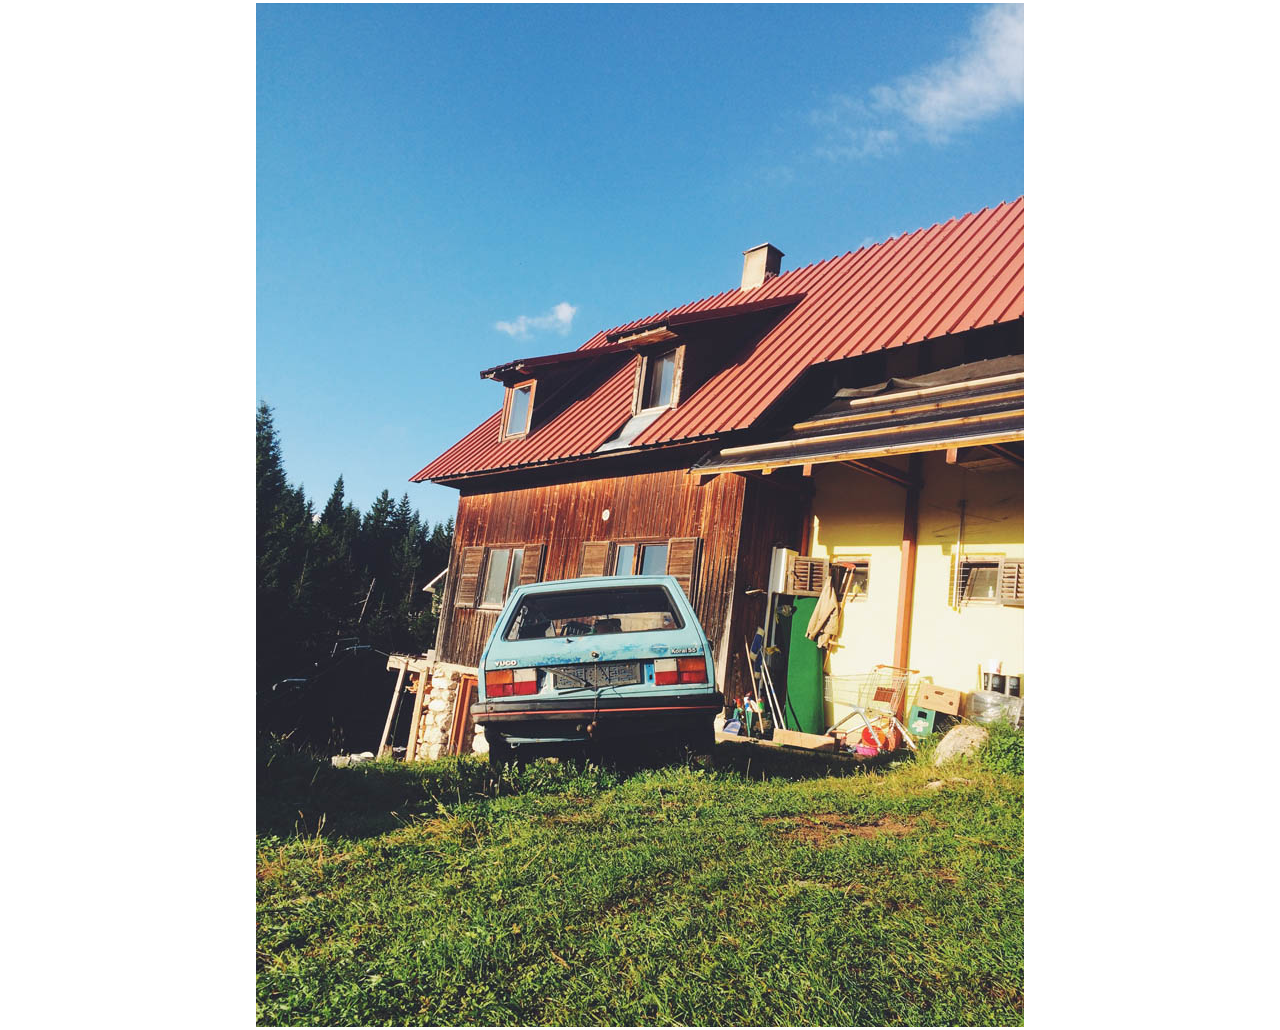
==== index.html @ fdc63ca5 "new borders" ====
<!DOCTYPE html>
<html>
<head>
	<title>Showcase</title>
	 <meta name="apple-mobile-web-app-capable" content="yes">
	 <meta name="apple-mobile-web-app-status-bar-style" content="black-translucent">
	 <link rel="stylesheet" type="text/css" href="shildeshow-css.css">
</head>
<body>
<div class="container">
	<div class="border-background white">
		<table>
			<tr>
				<td>
					<img class="slides" src="kep1.jpg">
				</td>
			</tr>
		</table>
	</div>
	<div class="border-background black">
		<table>
			<tr>
				<td>
					<img class="slides" src="kep2.jpg">
				</td>
			</tr>
		</table>
	</div>
	<!-- <div class="slideshow-container">
		<img class="slides" src="kep1.jpg">
		<img class="slides" src="kep2.jpg">
		<img class="slides" src="kep3.jpg">
		<img class="slides" src="kep4.jpg">
		<img class="slides" src="kep5.jpg">
		<img class="slides" src="kep6.jpg">
		<img class="slides" src="kep7.jpg">
		<img class="slides" src="kep8.jpg">
		<img class="slides" src="kep9.jpg">
		<img class="slides" src="kep10.jpg">
		<img class="slides" src="kep11.jpg">
		<img class="slides" src="kep12.jpg">
		<img class="slides" src="kep13.jpg">
		<img class="slides" src="kep14.jpg">
		<img class="slides" src="kep15.jpg">
		<img class="slides" src="kep16.jpg">
		<img class="slides" src="kep17.jpg">
		<img class="slides" src="kep18.jpg">
		<img class="slides" src="kep19.jpg">
		<img class="slides" src="kep21.jpg">
		<img class="slides" src="kep22.jpg">
		<img class="slides" src="kep23.jpg">
		<img class="slides" src="kep24.jpg">
		<img class="slides" src="kep25.jpg">
		<img class="slides" src="kep26.jpg">
		<img class="slides" src="kep27.jpg">
		<img class="slides" src="kep28.jpg">
		<img class="slides" src="kep29.jpg">
		<img class="slides" src="kep30.jpg">
		<img class="slides" src="kep31.jpg">
		<img class="slides" src="kep32.jpg">
		<img class="slides" src="kep33.jpg">
		<img class="slides" src="kep34.jpg">
		<img class="slides" src="kep35.jpg">
		<img class="slides" src="kep36.jpg">
		<img class="slides" src="kep37.jpg">
		<img class="slides" src="kep38.jpg">
		<img class="slides" src="kep39.jpg">
		<img class="slides" src="kep40.jpg">
		<img class="slides" src="kep41.jpg">
		<img class="slides" src="kep42.jpg">
		<img class="slides" src="kep43.jpg">
		<img class="slides" src="kep44.jpg">
	</div> -->
</div>
<script src="slideshow.js"></script>

</body>
</html>
---- shildeshow-css.css ----
table{
	width: 100%;
	height: 100vh;
}
body{
	margin: 0px;
}

.white{
	background-color: white;
}
.black{
	background-color: black;
}
.border-background{
	width: 100vw;
	height: 100vh;
}
.slideshow-container img{
		/* display: block;
    margin: auto;
		padding-top: 12%;
    width: 60vh; */
}
.slides{
	display: block;
	 margin: auto;
}
.container{
	/* height: 100vh;
	width: :100vw; */
}
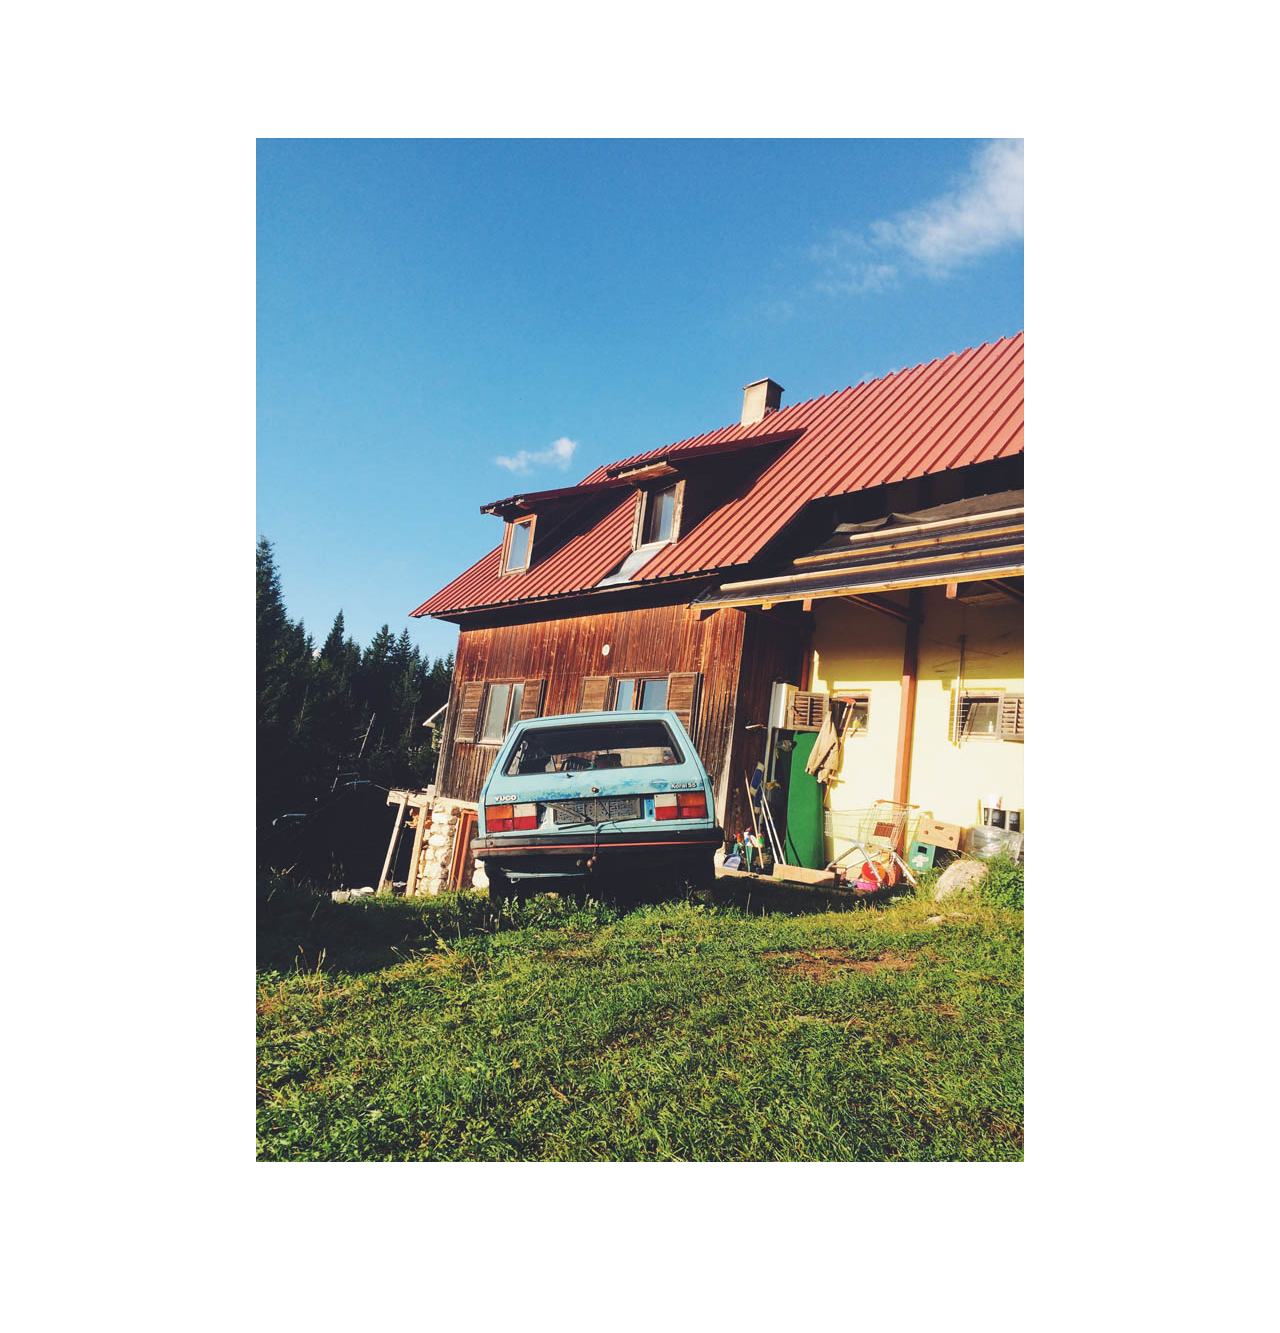
==== commit b47120b6: "dadasdsa" ====
--- a/index.html
+++ b/index.html
@@ -1,78 +1,405 @@
 <!DOCTYPE html>
 <html>
+
 <head>
 	<title>Showcase</title>
-	 <meta name="apple-mobile-web-app-capable" content="yes">
-	 <meta name="apple-mobile-web-app-status-bar-style" content="black-translucent">
-	 <link rel="stylesheet" type="text/css" href="shildeshow-css.css">
+	<meta name="apple-mobile-web-app-capable" content="yes">
+	<meta name="apple-mobile-web-app-status-bar-style" content="black-translucent">
+	<link rel="stylesheet" type="text/css" href="shildeshow-css.css">
 </head>
+
 <body>
-<div class="container">
-	<div class="border-background white">
-		<table>
-			<tr>
-				<td>
-					<img class="slides" src="kep1.jpg">
-				</td>
-			</tr>
-		</table>
+	<div class="container">
+		<div class="border-background white">
+			<table>
+				<tr>
+					<td>
+						<img class="slides" src="kep1.jpg">
+					</td>
+				</tr>
+			</table>
+		</div>
+		<div class="border-background light-orange">
+			<table>
+				<tr>
+					<td>
+						<img class="slides" src="kep2.jpg">
+					</td>
+				</tr>
+			</table>
+		</div>
+		<div class="border-background white">
+			<table>
+				<tr>
+					<td>
+						<img class="slides" src="kep3.jpg">
+					</td>
+				</tr>
+			</table>
+		</div>
+		<div class="border-background black">
+			<table>
+				<tr>
+					<td>
+						<img class="slides" src="kep4.jpg">
+					</td>
+				</tr>
+			</table>
+		</div>
+		<div class="border-background light-blue">
+			<table>
+				<tr>
+					<td>
+						<img class="slides" src="kep5.jpg">
+					</td>
+				</tr>
+			</table>
+		</div>
+		<div class="border-background dark-pink">
+			<table>
+				<tr>
+					<td>
+						<img class="slides" src="kep6.jpg">
+					</td>
+				</tr>
+			</table>
+		</div>
+		<div class="border-background light-blue">
+			<table>
+				<tr>
+					<td>
+						<img class="slides" src="kep7.jpg">
+					</td>
+				</tr>
+			</table>
+		</div>
+		<div class="border-background light-green">
+			<table>
+				<tr>
+					<td>
+						<img class="slides" src="kep8.jpg">
+					</td>
+				</tr>
+			</table>
+		</div>
+		<div class="border-background black">
+			<table>
+				<tr>
+					<td>
+						<img class="slides" src="kep9.jpg">
+					</td>
+				</tr>
+			</table>
+		</div>
+		<div class="border-background black">
+			<table>
+				<tr>
+					<td>
+						<img class="slides" src="kep10.jpg">
+					</td>
+				</tr>
+			</table>
+		</div>
+		<div class="border-background black">
+			<table>
+				<tr>
+					<td>
+						<img class="slides" src="kep11.jpg">
+					</td>
+				</tr>
+			</table>
+		</div>
+		<div class="border-background black">
+			<table>
+				<tr>
+					<td>
+						<img class="slides" src="kep12.jpg">
+					</td>
+				</tr>
+			</table>
+		</div>
+		<div class="border-background black">
+			<table>
+				<tr>
+					<td>
+						<img class="slides" src="kep13.jpg">
+					</td>
+				</tr>
+			</table>
+		</div>
+		<div class="border-background black">
+			<table>
+				<tr>
+					<td>
+						<img class="slides" src="kep14.jpg">
+					</td>
+				</tr>
+			</table>
+		</div>
+		<div class="border-background black">
+			<table>
+				<tr>
+					<td>
+						<img class="slides" src="kep15.jpg">
+					</td>
+				</tr>
+			</table>
+		</div>
+		<div class="border-background black">
+			<table>
+				<tr>
+					<td>
+						<img class="slides" src="kep16.jpg">
+					</td>
+				</tr>
+			</table>
+		</div>
+		<div class="border-background black">
+			<table>
+				<tr>
+					<td>
+						<img class="slides" src="kep17.jpg">
+					</td>
+				</tr>
+			</table>
+		</div>
+		<div class="border-background black">
+			<table>
+				<tr>
+					<td>
+						<img class="slides" src="kep18.jpg">
+					</td>
+				</tr>
+			</table>
+		</div>
+		<div class="border-background black">
+			<table>
+				<tr>
+					<td>
+						<img class="slides" src="kep19.jpg">
+					</td>
+				</tr>
+			</table>
+		</div>
+		<div class="border-background black">
+			<table>
+				<tr>
+					<td>
+						<img class="slides" src="kep21.jpg">
+					</td>
+				</tr>
+			</table>
+		</div>
+		<div class="border-background black">
+			<table>
+				<tr>
+					<td>
+						<img class="slides" src="kep22.jpg">
+					</td>
+				</tr>
+			</table>
+		</div>
+		<div class="border-background black">
+			<table>
+				<tr>
+					<td>
+						<img class="slides" src="kep23.jpg">
+					</td>
+				</tr>
+			</table>
+		</div>
+		<div class="border-background black">
+			<table>
+				<tr>
+					<td>
+						<img class="slides" src="kep24.jpg">
+					</td>
+				</tr>
+			</table>
+		</div>
+		<div class="border-background black">
+			<table>
+				<tr>
+					<td>
+						<img class="slides" src="kep25.jpg">
+					</td>
+				</tr>
+			</table>
+		</div>
+		<div class="border-background black">
+			<table>
+				<tr>
+					<td>
+						<img class="slides" src="kep26.jpg">
+					</td>
+				</tr>
+			</table>
+		</div>
+		<div class="border-background black">
+			<table>
+				<tr>
+					<td>
+						<img class="slides" src="kep27.jpg">
+					</td>
+				</tr>
+			</table>
+		</div>
+		<div class="border-background black">
+			<table>
+				<tr>
+					<td>
+						<img class="slides" src="kep28.jpg">
+					</td>
+				</tr>
+			</table>
+		</div>
+		<div class="border-background black">
+			<table>
+				<tr>
+					<td>
+						<img class="slides" src="kep29.jpg">
+					</td>
+				</tr>
+			</table>
+		</div>
+		<div class="border-background black">
+			<table>
+				<tr>
+					<td>
+						<img class="slides" src="kep30.jpg">
+					</td>
+				</tr>
+			</table>
+		</div>
+		<div class="border-background black">
+			<table>
+				<tr>
+					<td>
+						<img class="slides" src="kep31.jpg">
+					</td>
+				</tr>
+			</table>
+		</div>
+		<div class="border-background black">
+			<table>
+				<tr>
+					<td>
+						<img class="slides" src="kep32.jpg">
+					</td>
+				</tr>
+			</table>
+		</div>
+		<div class="border-background black">
+			<table>
+				<tr>
+					<td>
+						<img class="slides" src="kep33.jpg">
+					</td>
+				</tr>
+			</table>
+		</div>
+		<div class="border-background black">
+			<table>
+				<tr>
+					<td>
+						<img class="slides" src="kep34.jpg">
+					</td>
+				</tr>
+			</table>
+		</div>
+		<div class="border-background black">
+			<table>
+				<tr>
+					<td>
+						<img class="slides" src="kep35.jpg">
+					</td>
+				</tr>
+			</table>
+		</div>
+		<div class="border-background black">
+			<table>
+				<tr>
+					<td>
+						<img class="slides" src="kep36.jpg">
+					</td>
+				</tr>
+			</table>
+		</div>
+		<div class="border-background black">
+			<table>
+				<tr>
+					<td>
+						<img class="slides" src="kep37.jpg">
+					</td>
+				</tr>
+			</table>
+		</div>
+		<div class="border-background black">
+			<table>
+				<tr>
+					<td>
+						<img class="slides" src="kep38.jpg">
+					</td>
+				</tr>
+			</table>
+		</div>
+		<div class="border-background black">
+			<table>
+				<tr>
+					<td>
+						<img class="slides" src="kep39.jpg">
+					</td>
+				</tr>
+			</table>
+		</div>
+		<div class="border-background black">
+			<table>
+				<tr>
+					<td>
+						<img class="slides" src="kep40.jpg">
+					</td>
+				</tr>
+			</table>
+		</div>
+		<div class="border-background black">
+			<table>
+				<tr>
+					<td>
+						<img class="slides" src="kep41.jpg">
+					</td>
+				</tr>
+			</table>
+		</div>
+		<div class="border-background black">
+			<table>
+				<tr>
+					<td>
+						<img class="slides" src="kep42.jpg">
+					</td>
+				</tr>
+			</table>
+		</div>
+		<div class="border-background black">
+			<table>
+				<tr>
+					<td>
+						<img class="slides" src="kep43.jpg">
+					</td>
+				</tr>
+			</table>
+		</div>
+		<div class="border-background black">
+			<table>
+				<tr>
+					<td>
+						<img class="slides" src="kep44.jpg">
+					</td>
+				</tr>
+			</table>
+		</div>
 	</div>
-	<div class="border-background black">
-		<table>
-			<tr>
-				<td>
-					<img class="slides" src="kep2.jpg">
-				</td>
-			</tr>
-		</table>
-	</div>
-	<!-- <div class="slideshow-container">
-		<img class="slides" src="kep1.jpg">
-		<img class="slides" src="kep2.jpg">
-		<img class="slides" src="kep3.jpg">
-		<img class="slides" src="kep4.jpg">
-		<img class="slides" src="kep5.jpg">
-		<img class="slides" src="kep6.jpg">
-		<img class="slides" src="kep7.jpg">
-		<img class="slides" src="kep8.jpg">
-		<img class="slides" src="kep9.jpg">
-		<img class="slides" src="kep10.jpg">
-		<img class="slides" src="kep11.jpg">
-		<img class="slides" src="kep12.jpg">
-		<img class="slides" src="kep13.jpg">
-		<img class="slides" src="kep14.jpg">
-		<img class="slides" src="kep15.jpg">
-		<img class="slides" src="kep16.jpg">
-		<img class="slides" src="kep17.jpg">
-		<img class="slides" src="kep18.jpg">
-		<img class="slides" src="kep19.jpg">
-		<img class="slides" src="kep21.jpg">
-		<img class="slides" src="kep22.jpg">
-		<img class="slides" src="kep23.jpg">
-		<img class="slides" src="kep24.jpg">
-		<img class="slides" src="kep25.jpg">
-		<img class="slides" src="kep26.jpg">
-		<img class="slides" src="kep27.jpg">
-		<img class="slides" src="kep28.jpg">
-		<img class="slides" src="kep29.jpg">
-		<img class="slides" src="kep30.jpg">
-		<img class="slides" src="kep31.jpg">
-		<img class="slides" src="kep32.jpg">
-		<img class="slides" src="kep33.jpg">
-		<img class="slides" src="kep34.jpg">
-		<img class="slides" src="kep35.jpg">
-		<img class="slides" src="kep36.jpg">
-		<img class="slides" src="kep37.jpg">
-		<img class="slides" src="kep38.jpg">
-		<img class="slides" src="kep39.jpg">
-		<img class="slides" src="kep40.jpg">
-		<img class="slides" src="kep41.jpg">
-		<img class="slides" src="kep42.jpg">
-		<img class="slides" src="kep43.jpg">
-		<img class="slides" src="kep44.jpg">
-	</div> -->
-</div>
-<script src="slideshow.js"></script>
+	<script src="slideshow.js"></script>
 
 </body>
+
 </html>
--- a/shildeshow-css.css
+++ b/shildeshow-css.css
@@ -1,32 +1,98 @@
-table{
-	width: 100%;
-	height: 100vh;
-}
-body{
-	margin: 0px;
+table {
+  width: 100%;
+  height: 1300px;
 }
 
-.white{
-	background-color: white;
+body {
+  margin: 0px;
 }
-.black{
-	background-color: black;
+
+.white {
+  background-color: white;
 }
-.border-background{
-	width: 100vw;
-	height: 100vh;
+
+.black {
+  background-color: black;
 }
-.slideshow-container img{
-		/* display: block;
+
+.light-grey {
+  background-color: rgb(201, 199, 200);
+}
+
+.orange {
+  background-color: rgb(140, 140, 140);
+}
+
+.yellow {
+  background-color: rgb(254, 205, 46);
+}
+
+.light-orange {
+  background-color: rgb(243, 130, 51);
+}
+
+.orange {
+  background-color: rgb(253, 98, 36);
+}
+
+.light-green {
+  background-color: rgb(130, 209, 131);
+}
+
+.green {
+  background-color: rgb(71, 178, 73);
+}
+
+.dark-green {
+  background-color: rgb(7, 111, 11);
+}
+
+.light-blue {
+  background-color: rgb(115, 196, 212);
+}
+
+.blue {
+  background-color: rgb(35, 112, 214);
+}
+
+.dark-blue {
+  background-color: rgb(9, 1, 255);
+}
+
+.purple {
+  background-color: rgb(150, 59, 141);
+}
+
+.pink {
+  background-color: rgb(255, 174, 188);
+}
+
+.dark-pink {
+  background-color: rgb(254, 81, 84);
+}
+
+.red {
+  background-color: rgb(254, 59, 33);
+}
+
+.border-background {
+  width: 100%;
+  height: 1333px;
+}
+
+.slideshow-container img {
+  /* display: block;
     margin: auto;
 		padding-top: 12%;
     width: 60vh; */
 }
-.slides{
-	display: block;
-	 margin: auto;
+
+.slides {
+  display: block;
+  margin: auto;
 }
-.container{
-	/* height: 100vh;
+
+.container {
+  /* height: 100vh;
 	width: :100vw; */
 }
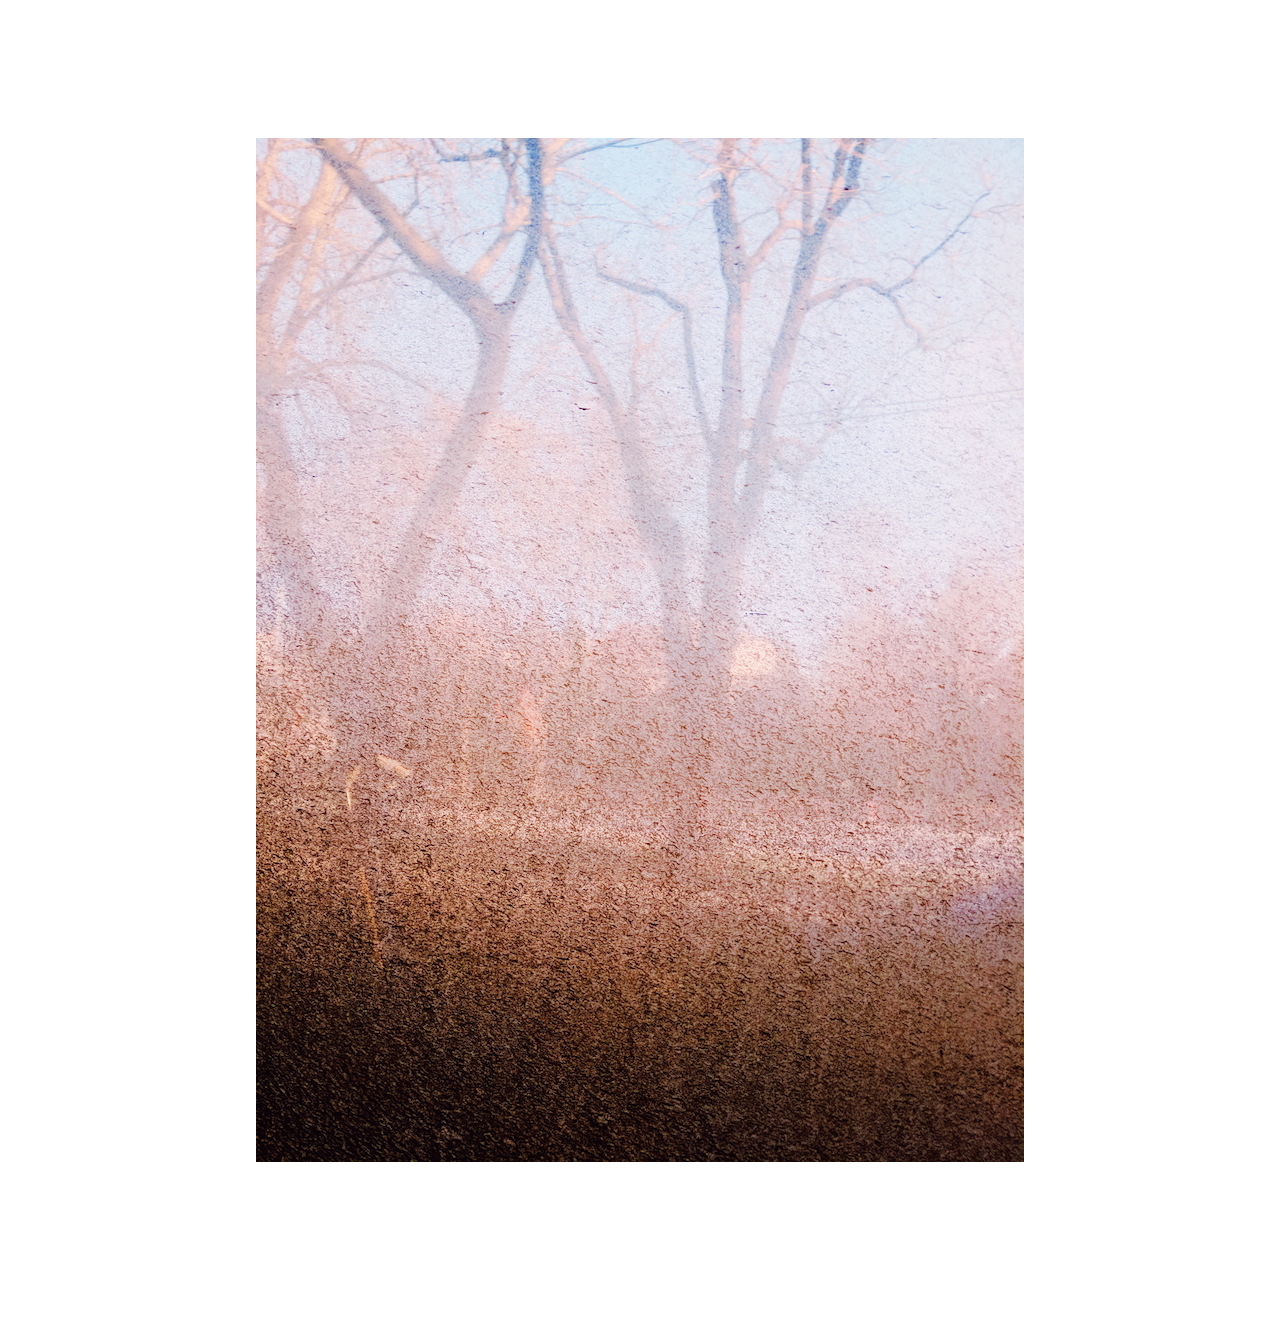
==== commit 835edfcc: "removed old pics from html" ====
--- a/index.html
+++ b/index.html
@@ -10,7 +10,7 @@
 
 <body>
 	<div class="container">
-		<div class="border-background white">
+		<!-- <div class="border-background white">
 			<table>
 				<tr>
 					<td>
@@ -37,11 +37,74 @@
 				</tr>
 			</table>
 		</div>
+		<div class="border-background red">
+			<table>
+				<tr>
+					<td>
+						<img class="slides" src="kep4.jpg">
+					</td>
+				</tr>
+			</table>
+		</div>
+		<div class="border-background light-blue">
+			<table>
+				<tr>
+					<td>
+						<img class="slides" src="kep5.jpg">
+					</td>
+				</tr>
+			</table>
+		</div>
+		<div class="border-background dark-pink">
+			<table>
+				<tr>
+					<td>
+						<img class="slides" src="kep6.jpg">
+					</td>
+				</tr>
+			</table>
+		</div>
+		<div class="border-background light-blue">
+			<table>
+				<tr>
+					<td>
+						<img class="slides" src="kep7.jpg">
+					</td>
+				</tr>
+			</table>
+		</div>
+		<div class="border-background light-green">
+			<table>
+				<tr>
+					<td>
+						<img class="slides" src="kep8.jpg">
+					</td>
+				</tr>
+			</table>
+		</div>
 		<div class="border-background black">
 			<table>
 				<tr>
 					<td>
-						<img class="slides" src="kep4.jpg">
+						<img class="slides" src="kep9.jpg">
+					</td>
+				</tr>
+			</table>
+		</div>
+		<div class="border-background white">
+			<table>
+				<tr>
+					<td>
+						<img class="slides" src="kep10.jpg">
+					</td>
+				</tr>
+			</table>
+		</div>
+		<div class="border-background orange">
+			<table>
+				<tr>
+					<td>
+						<img class="slides" src="kep11.jpg">
 					</td>
 				</tr>
 			</table>
@@ -50,7 +113,97 @@
 			<table>
 				<tr>
 					<td>
-						<img class="slides" src="kep5.jpg">
+						<img class="slides" src="kep12.jpg">
+					</td>
+				</tr>
+			</table>
+		</div>
+		<div class="border-background purple">
+			<table>
+				<tr>
+					<td>
+						<img class="slides" src="kep13.jpg">
+					</td>
+				</tr>
+			</table>
+		</div>
+		<div class="border-background yellow">
+			<table>
+				<tr>
+					<td>
+						<img class="slides" src="kep14.jpg">
+					</td>
+				</tr>
+			</table>
+		</div>
+		<div class="border-background light-green">
+			<table>
+				<tr>
+					<td>
+						<img class="slides" src="kep15.jpg">
+					</td>
+				</tr>
+			</table>
+		</div>
+		<div class="border-background dark-green">
+			<table>
+				<tr>
+					<td>
+						<img class="slides" src="kep16.jpg">
+					</td>
+				</tr>
+			</table>
+		</div>
+		<div class="border-background light-blue">
+			<table>
+				<tr>
+					<td>
+						<img class="slides" src="kep17.jpg">
+					</td>
+				</tr>
+			</table>
+		</div>
+		<div class="border-background black">
+			<table>
+				<tr>
+					<td>
+						<img class="slides" src="kep18.jpg">
+					</td>
+				</tr>
+			</table>
+		</div>
+		<div class="border-background light-orange">
+			<table>
+				<tr>
+					<td>
+						<img class="slides" src="kep19.jpg">
+					</td>
+				</tr>
+			</table>
+		</div>
+		<div class="border-background dark-blue">
+			<table>
+				<tr>
+					<td>
+						<img class="slides" src="kep20.jpg">
+					</td>
+				</tr>
+			</table>
+		</div>
+		<div class="border-background white">
+			<table>
+				<tr>
+					<td>
+						<img class="slides" src="kep21.jpg">
+					</td>
+				</tr>
+			</table>
+		</div>
+		<div class="border-background white">
+			<table>
+				<tr>
+					<td>
+						<img class="slides" src="kep22.jpg">
 					</td>
 				</tr>
 			</table>
@@ -59,7 +212,106 @@
 			<table>
 				<tr>
 					<td>
-						<img class="slides" src="kep6.jpg">
+						<img class="slides" src="kep23.jpg">
+					</td>
+				</tr>
+			</table>
+		</div>
+		<div class="border-background orange">
+			<table>
+				<tr>
+					<td>
+						<img class="slides" src="kep24.jpg">
+					</td>
+				</tr>
+			</table>
+		</div>
+		<div class="border-background yellow">
+			<table>
+				<tr>
+					<td>
+						<img class="slides" src="kep25.jpg">
+					</td>
+				</tr>
+			</table>
+		</div>
+		<div class="border-background dark-blue">
+			<table>
+				<tr>
+					<td>
+						<img class="slides" src="kep26.jpg">
+					</td>
+				</tr>
+			</table>
+		</div>
+		<div class="border-background purple">
+			<table>
+				<tr>
+					<td>
+						<img class="slides" src="kep27.jpg">
+					</td>
+				</tr>
+			</table>
+		</div>
+		<div class="border-background white">
+			<table>
+				<tr>
+					<td>
+						<img class="slides" src="kep28.jpg">
+					</td>
+				</tr>
+			</table>
+		</div>
+		<div class="border-background yellow">
+			<table>
+				<tr>
+					<td>
+						<img class="slides" src="kep29.jpg">
+					</td>
+				</tr>
+			</table>
+		</div>
+		<div class="border-background white">
+			<table>
+				<tr>
+					<td>
+						<img class="slides" src="kep30.jpg">
+					</td>
+				</tr>
+			</table>
+		</div>
+		<div class="border-background black">
+			<table>
+				<tr>
+					<td>
+						<img class="slides" src="kep31.jpg">
+					</td>
+				</tr>
+			</table>
+		</div>
+		<div class="border-background white">
+			<table>
+				<tr>
+					<td>
+						<img class="slides" src="kep32.jpg">
+					</td>
+				</tr>
+			</table>
+		</div>
+		<div class="border-background white">
+			<table>
+				<tr>
+					<td>
+						<img class="slides" src="kep33.jpg">
+					</td>
+				</tr>
+			</table>
+		</div>
+		<div class="border-background pink">
+			<table>
+				<tr>
+					<td>
+						<img class="slides" src="kep34.jpg">
 					</td>
 				</tr>
 			</table>
@@ -68,255 +320,12 @@
 			<table>
 				<tr>
 					<td>
-						<img class="slides" src="kep7.jpg">
-					</td>
-				</tr>
-			</table>
-		</div>
-		<div class="border-background light-green">
-			<table>
-				<tr>
-					<td>
-						<img class="slides" src="kep8.jpg">
-					</td>
-				</tr>
-			</table>
-		</div>
-		<div class="border-background black">
-			<table>
-				<tr>
-					<td>
-						<img class="slides" src="kep9.jpg">
-					</td>
-				</tr>
-			</table>
-		</div>
-		<div class="border-background black">
-			<table>
-				<tr>
-					<td>
-						<img class="slides" src="kep10.jpg">
-					</td>
-				</tr>
-			</table>
-		</div>
-		<div class="border-background black">
-			<table>
-				<tr>
-					<td>
-						<img class="slides" src="kep11.jpg">
-					</td>
-				</tr>
-			</table>
-		</div>
-		<div class="border-background black">
-			<table>
-				<tr>
-					<td>
-						<img class="slides" src="kep12.jpg">
-					</td>
-				</tr>
-			</table>
-		</div>
-		<div class="border-background black">
-			<table>
-				<tr>
-					<td>
-						<img class="slides" src="kep13.jpg">
-					</td>
-				</tr>
-			</table>
-		</div>
-		<div class="border-background black">
-			<table>
-				<tr>
-					<td>
-						<img class="slides" src="kep14.jpg">
-					</td>
-				</tr>
-			</table>
-		</div>
-		<div class="border-background black">
-			<table>
-				<tr>
-					<td>
-						<img class="slides" src="kep15.jpg">
-					</td>
-				</tr>
-			</table>
-		</div>
-		<div class="border-background black">
-			<table>
-				<tr>
-					<td>
-						<img class="slides" src="kep16.jpg">
-					</td>
-				</tr>
-			</table>
-		</div>
-		<div class="border-background black">
-			<table>
-				<tr>
-					<td>
-						<img class="slides" src="kep17.jpg">
-					</td>
-				</tr>
-			</table>
-		</div>
-		<div class="border-background black">
-			<table>
-				<tr>
-					<td>
-						<img class="slides" src="kep18.jpg">
-					</td>
-				</tr>
-			</table>
-		</div>
-		<div class="border-background black">
-			<table>
-				<tr>
-					<td>
-						<img class="slides" src="kep19.jpg">
-					</td>
-				</tr>
-			</table>
-		</div>
-		<div class="border-background black">
-			<table>
-				<tr>
-					<td>
-						<img class="slides" src="kep21.jpg">
-					</td>
-				</tr>
-			</table>
-		</div>
-		<div class="border-background black">
-			<table>
-				<tr>
-					<td>
-						<img class="slides" src="kep22.jpg">
-					</td>
-				</tr>
-			</table>
-		</div>
-		<div class="border-background black">
-			<table>
-				<tr>
-					<td>
-						<img class="slides" src="kep23.jpg">
-					</td>
-				</tr>
-			</table>
-		</div>
-		<div class="border-background black">
-			<table>
-				<tr>
-					<td>
-						<img class="slides" src="kep24.jpg">
-					</td>
-				</tr>
-			</table>
-		</div>
-		<div class="border-background black">
-			<table>
-				<tr>
-					<td>
-						<img class="slides" src="kep25.jpg">
-					</td>
-				</tr>
-			</table>
-		</div>
-		<div class="border-background black">
-			<table>
-				<tr>
-					<td>
-						<img class="slides" src="kep26.jpg">
-					</td>
-				</tr>
-			</table>
-		</div>
-		<div class="border-background black">
-			<table>
-				<tr>
-					<td>
-						<img class="slides" src="kep27.jpg">
-					</td>
-				</tr>
-			</table>
-		</div>
-		<div class="border-background black">
-			<table>
-				<tr>
-					<td>
-						<img class="slides" src="kep28.jpg">
-					</td>
-				</tr>
-			</table>
-		</div>
-		<div class="border-background black">
-			<table>
-				<tr>
-					<td>
-						<img class="slides" src="kep29.jpg">
-					</td>
-				</tr>
-			</table>
-		</div>
-		<div class="border-background black">
-			<table>
-				<tr>
-					<td>
-						<img class="slides" src="kep30.jpg">
-					</td>
-				</tr>
-			</table>
-		</div>
-		<div class="border-background black">
-			<table>
-				<tr>
-					<td>
-						<img class="slides" src="kep31.jpg">
-					</td>
-				</tr>
-			</table>
-		</div>
-		<div class="border-background black">
-			<table>
-				<tr>
-					<td>
-						<img class="slides" src="kep32.jpg">
-					</td>
-				</tr>
-			</table>
-		</div>
-		<div class="border-background black">
-			<table>
-				<tr>
-					<td>
-						<img class="slides" src="kep33.jpg">
-					</td>
-				</tr>
-			</table>
-		</div>
-		<div class="border-background black">
-			<table>
-				<tr>
-					<td>
-						<img class="slides" src="kep34.jpg">
-					</td>
-				</tr>
-			</table>
-		</div>
-		<div class="border-background black">
-			<table>
-				<tr>
-					<td>
 						<img class="slides" src="kep35.jpg">
 					</td>
 				</tr>
 			</table>
 		</div>
-		<div class="border-background black">
+		<div class="border-background light-orange">
 			<table>
 				<tr>
 					<td>
@@ -325,7 +334,7 @@
 				</tr>
 			</table>
 		</div>
-		<div class="border-background black">
+		<div class="border-background white">
 			<table>
 				<tr>
 					<td>
@@ -334,7 +343,7 @@
 				</tr>
 			</table>
 		</div>
-		<div class="border-background black">
+		<div class="border-background white">
 			<table>
 				<tr>
 					<td>
@@ -343,7 +352,7 @@
 				</tr>
 			</table>
 		</div>
-		<div class="border-background black">
+		<div class="border-background green">
 			<table>
 				<tr>
 					<td>
@@ -352,7 +361,7 @@
 				</tr>
 			</table>
 		</div>
-		<div class="border-background black">
+		<div class="border-background light-orange">
 			<table>
 				<tr>
 					<td>
@@ -361,7 +370,7 @@
 				</tr>
 			</table>
 		</div>
-		<div class="border-background black">
+		<div class="border-background pink">
 			<table>
 				<tr>
 					<td>
@@ -370,7 +379,7 @@
 				</tr>
 			</table>
 		</div>
-		<div class="border-background black">
+		<div class="border-background white">
 			<table>
 				<tr>
 					<td>
@@ -379,7 +388,7 @@
 				</tr>
 			</table>
 		</div>
-		<div class="border-background black">
+		<div class="border-background dark-pink">
 			<table>
 				<tr>
 					<td>
@@ -388,7 +397,7 @@
 				</tr>
 			</table>
 		</div>
-		<div class="border-background black">
+		<div class="border-background orange">
 			<table>
 				<tr>
 					<td>
@@ -397,6 +406,8 @@
 				</tr>
 			</table>
 		</div>
+	</div> -->
+	<script src="kep-script.js"></script>
 	</div>
 	<script src="slideshow.js"></script>
 
